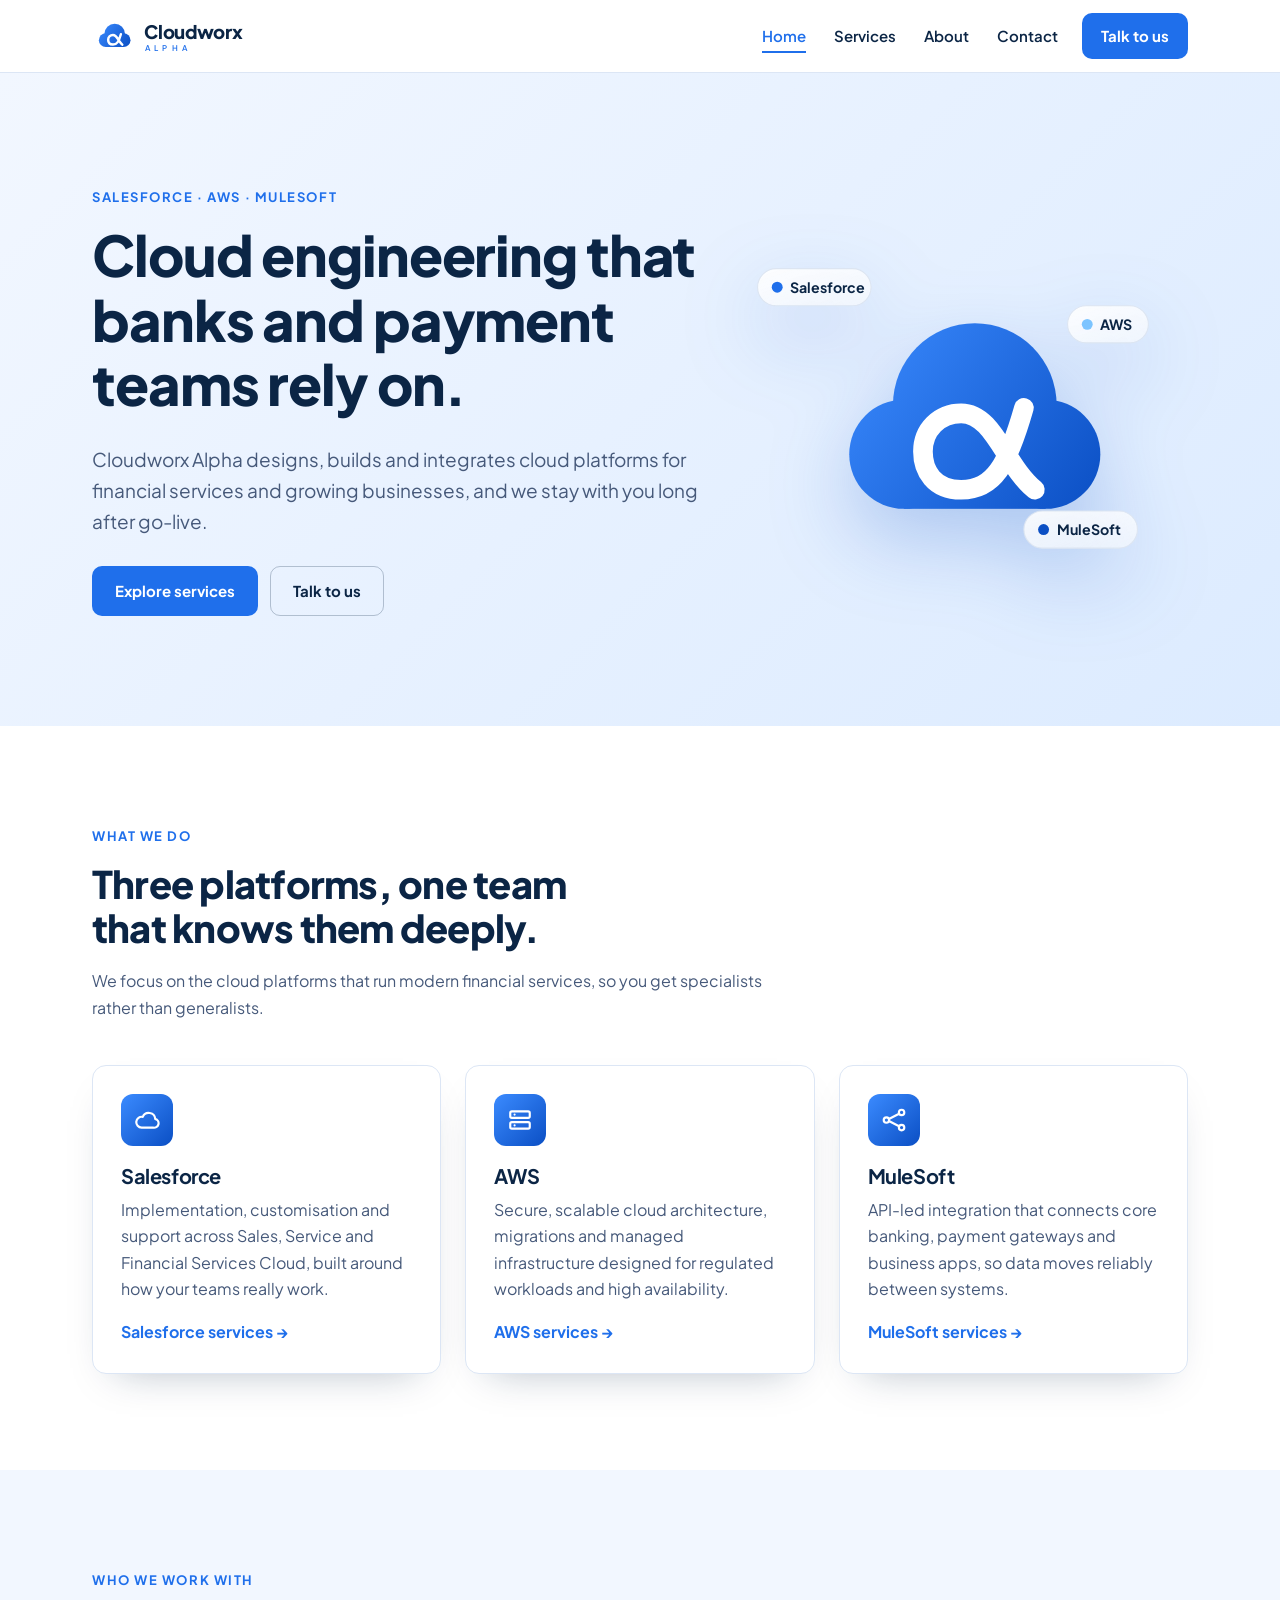
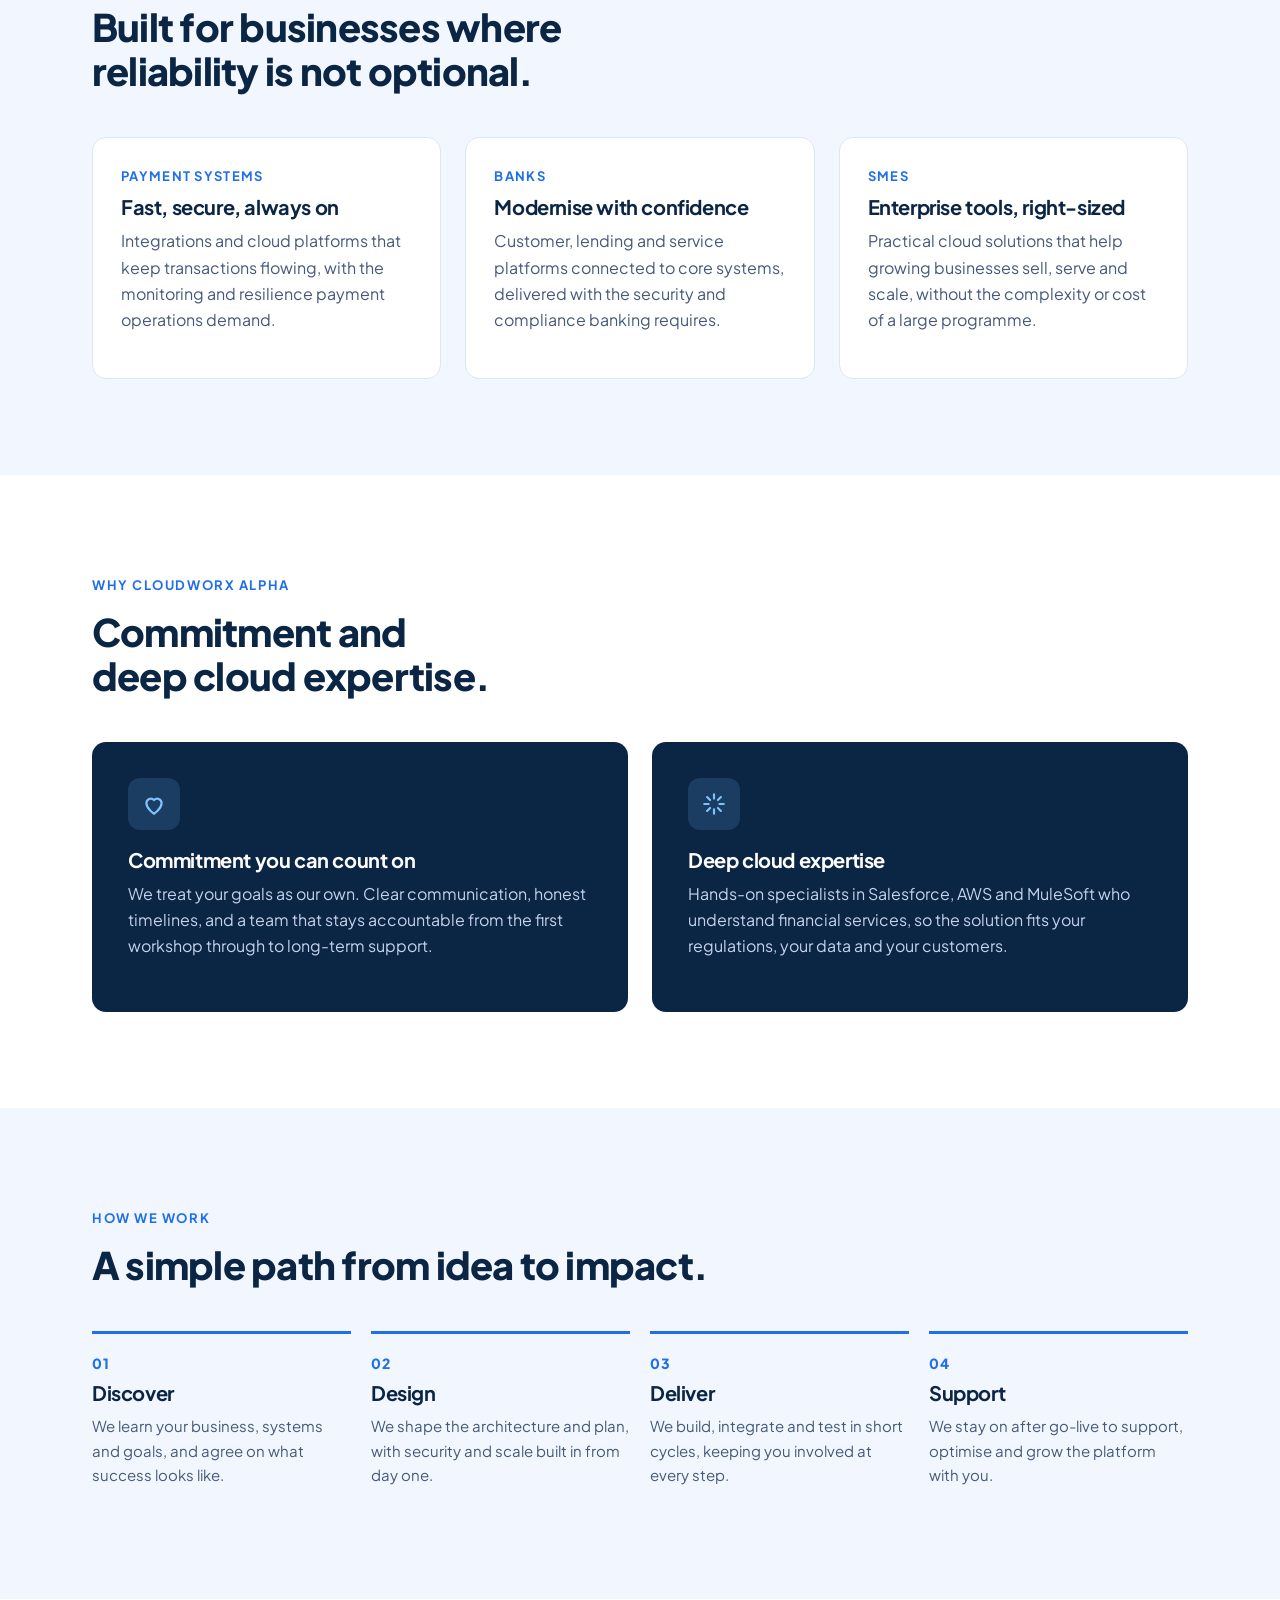
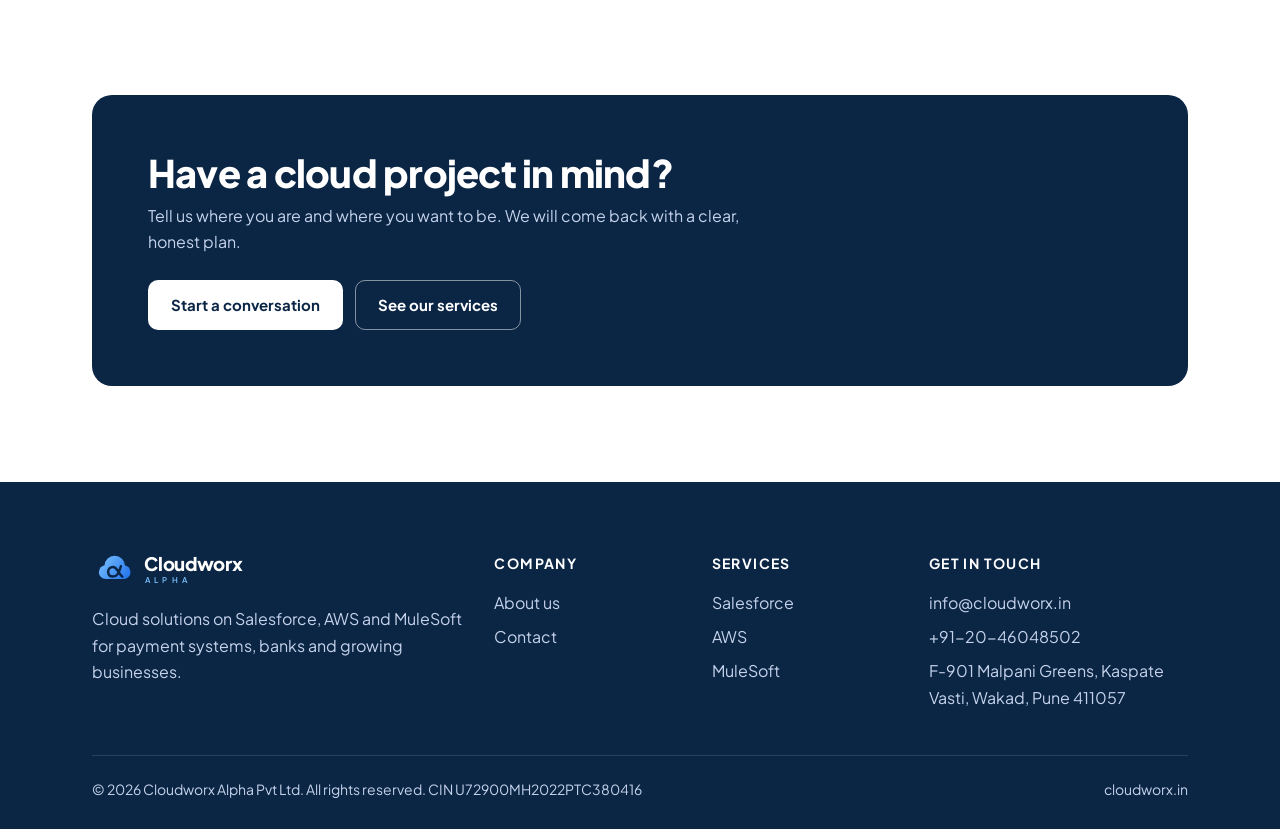
==== index.html @ 68014cdc "Initial Cloudworx Alpha website Static Home, Services, About and Contact pages in the Alpha Cloud br" ====
<!doctype html>
<html lang="en">
<head>
  <meta charset="utf-8">
  <meta name="viewport" content="width=device-width, initial-scale=1">
  <title>Cloudworx Alpha | Salesforce, AWS and MuleSoft cloud solutions</title>
  <meta name="description" content="Cloudworx Alpha builds cloud solutions on Salesforce, AWS and MuleSoft for payment systems, banks and SMEs.">
  <meta property="og:title" content="Cloudworx Alpha | Salesforce, AWS and MuleSoft cloud solutions">
  <meta property="og:description" content="Cloudworx Alpha builds cloud solutions on Salesforce, AWS and MuleSoft for payment systems, banks and SMEs.">
  <meta property="og:site_name" content="Cloudworx Alpha">
  <link rel="icon" href="assets/img/favicon.svg" type="image/svg+xml">
  <link rel="preconnect" href="https://fonts.googleapis.com">
  <link rel="preconnect" href="https://fonts.gstatic.com" crossorigin>
  <link rel="stylesheet" href="https://fonts.googleapis.com/css2?family=Plus+Jakarta+Sans:wght@400;600;700;800&display=swap">
  <link rel="stylesheet" href="assets/css/style.css">
</head>
<body>
  <a class="skip" href="#main">Skip to content</a>
  <header class="site-header">
    <div class="container nav">
      <a class="brand" href="index.html" aria-label="Cloudworx Alpha home"><svg viewBox="0 0 246 64" role="img" aria-label="Cloudworx Alpha"><defs><linearGradient id="lg-h" gradientUnits="userSpaceOnUse" x1="10" y1="14" x2="56" y2="48"><stop offset="0" stop-color="#3B8BFF"/><stop offset="1" stop-color="#0B4FC4"/></linearGradient></defs><g fill="url(#lg-h)"><circle cx="20" cy="38" r="10"/><circle cx="33" cy="29" r="15"/><circle cx="46" cy="38" r="10"/><rect x="20" y="34" width="26" height="14"/></g><path d="M42 29.5 C39 40 36.5 44.5 30.5 44.5 C25.5 44.5 23.5 41 23.5 37.5 C23.5 33.5 26.5 30.5 30.5 30.5 C36.5 30.5 38.5 40 44 44.5" fill="none" stroke="#FFFFFF" stroke-width="3.6" stroke-linecap="round" stroke-linejoin="round"/><text x="76" y="37" font-family="Plus Jakarta Sans, Segoe UI, sans-serif" font-weight="800" font-size="27" letter-spacing="-0.5" fill="#0B2545">Cloudworx</text><text x="77" y="54" font-family="Plus Jakarta Sans, Segoe UI, sans-serif" font-weight="600" font-size="11.5" letter-spacing="6.2" fill="#1F6FEB">ALPHA</text></svg></a>
      <button class="nav-toggle" aria-expanded="false" aria-controls="nav-links" aria-label="Open menu"><span></span></button>
      <ul class="nav-links" id="nav-links">
        <li><a href="index.html" aria-current="page">Home</a></li>
        <li><a href="services.html">Services</a></li>
        <li><a href="about.html">About</a></li>
        <li><a href="contact.html">Contact</a></li>
        <li class="mobile-cta"><a class="btn btn-primary" href="contact.html">Talk to us</a></li>
      </ul>
      <a class="btn btn-primary" href="contact.html">Talk to us</a>
    </div>
  </header>

  <main id="main">
    <section class="hero">
      <div class="container hero-grid">
        <div>
          <span class="eyebrow">Salesforce &middot; AWS &middot; MuleSoft</span>
          <h1>Cloud engineering that banks and payment teams rely on.</h1>
          <p class="lead">Cloudworx Alpha designs, builds and integrates cloud platforms for financial services and growing businesses, and we stay with you long after go-live.</p>
          <div class="actions">
            <a class="btn btn-primary" href="services.html">Explore services</a>
            <a class="btn btn-ghost" href="contact.html">Talk to us</a>
          </div>
        </div>
        <div class="hero-art"><svg viewBox="0 0 400 320" aria-hidden="true"><defs><linearGradient id="ha" gradientUnits="userSpaceOnUse" x1="10" y1="14" x2="56" y2="48"><stop offset="0" stop-color="#3B8BFF"/><stop offset="1" stop-color="#0B4FC4"/></linearGradient><linearGradient id="hb" x1="0" y1="0" x2="1" y2="1"><stop offset="0" stop-color="#FFFFFF" stop-opacity=".9"/><stop offset="1" stop-color="#FFFFFF" stop-opacity=".55"/></linearGradient></defs>
<g transform="translate(40 20) scale(5)"><g fill="url(#ha)"><circle cx="20" cy="38" r="10"/><circle cx="33" cy="29" r="15"/><circle cx="46" cy="38" r="10"/><rect x="20" y="34" width="26" height="14"/></g><path d="M42 29.5 C39 40 36.5 44.5 30.5 44.5 C25.5 44.5 23.5 41 23.5 37.5 C23.5 33.5 26.5 30.5 30.5 30.5 C36.5 30.5 38.5 40 44 44.5" fill="none" stroke="#FFFFFF" stroke-width="3.6" stroke-linecap="round" stroke-linejoin="round"/></g>
<g font-family="Plus Jakarta Sans, sans-serif" font-weight="700" font-size="13" fill="#0B2545">
<g transform="translate(6 40)"><rect width="104" height="34" rx="17" fill="url(#hb)" stroke="#DCE5F2"/><circle cx="18" cy="17" r="5" fill="#1F6FEB"/><text x="30" y="22">Salesforce</text></g>
<g transform="translate(290 74)"><rect width="74" height="34" rx="17" fill="url(#hb)" stroke="#DCE5F2"/><circle cx="18" cy="17" r="5" fill="#7CC4FF"/><text x="30" y="22">AWS</text></g>
<g transform="translate(250 262)"><rect width="104" height="34" rx="17" fill="url(#hb)" stroke="#DCE5F2"/><circle cx="18" cy="17" r="5" fill="#0B4FC4"/><text x="30" y="22">MuleSoft</text></g>
</g></svg></div>
      </div>
    </section>

    <section class="section">
      <div class="container">
        <div class="section-head">
          <span class="eyebrow">What we do</span>
          <h2>Three platforms, one team that knows them deeply.</h2>
          <p>We focus on the cloud platforms that run modern financial services, so you get specialists rather than generalists.</p>
        </div>
        <div class="grid-3">
          <article class="card">
            <div class="icon"><svg viewBox="0 0 24 24" fill="none" stroke="currentColor" stroke-width="2" stroke-linecap="round" stroke-linejoin="round"><path d="M17.5 19H7a5 5 0 1 1 1.1-9.9A6 6 0 0 1 19.6 11 4 4 0 0 1 17.5 19z"/></svg></div>
            <h3>Salesforce</h3>
            <p>Implementation, customisation and support across Sales, Service and Financial Services Cloud, built around how your teams really work.</p>
            <a class="more" href="services.html#salesforce">Salesforce services &rarr;</a>
          </article>
          <article class="card">
            <div class="icon"><svg viewBox="0 0 24 24" fill="none" stroke="currentColor" stroke-width="2" stroke-linecap="round" stroke-linejoin="round"><rect x="3" y="4" width="18" height="6" rx="1.5"/><rect x="3" y="14" width="18" height="6" rx="1.5"/><path d="M7 7h.01M7 17h.01"/></svg></div>
            <h3>AWS</h3>
            <p>Secure, scalable cloud architecture, migrations and managed infrastructure designed for regulated workloads and high availability.</p>
            <a class="more" href="services.html#aws">AWS services &rarr;</a>
          </article>
          <article class="card">
            <div class="icon"><svg viewBox="0 0 24 24" fill="none" stroke="currentColor" stroke-width="2" stroke-linecap="round" stroke-linejoin="round"><circle cx="5" cy="12" r="2.5"/><circle cx="19" cy="5" r="2.5"/><circle cx="19" cy="19" r="2.5"/><path d="M7.3 11l9.4-4.8M7.3 13l9.4 4.8"/></svg></div>
            <h3>MuleSoft</h3>
            <p>API-led integration that connects core banking, payment gateways and business apps, so data moves reliably between systems.</p>
            <a class="more" href="services.html#mulesoft">MuleSoft services &rarr;</a>
          </article>
        </div>
      </div>
    </section>

    <section class="section section-alt industries">
      <div class="container">
        <div class="section-head">
          <span class="eyebrow">Who we work with</span>
          <h2>Built for businesses where reliability is not optional.</h2>
        </div>
        <div class="grid-3">
          <article class="card">
            <span class="industry-tag">Payment systems</span>
            <h3>Fast, secure, always on</h3>
            <p>Integrations and cloud platforms that keep transactions flowing, with the monitoring and resilience payment operations demand.</p>
          </article>
          <article class="card">
            <span class="industry-tag">Banks</span>
            <h3>Modernise with confidence</h3>
            <p>Customer, lending and service platforms connected to core systems, delivered with the security and compliance banking requires.</p>
          </article>
          <article class="card">
            <span class="industry-tag">SMEs</span>
            <h3>Enterprise tools, right-sized</h3>
            <p>Practical cloud solutions that help growing businesses sell, serve and scale, without the complexity or cost of a large programme.</p>
          </article>
        </div>
      </div>
    </section>

    <section class="section">
      <div class="container">
        <div class="section-head">
          <span class="eyebrow">Why Cloudworx Alpha</span>
          <h2>Commitment and deep cloud expertise.</h2>
        </div>
        <div class="strengths">
          <article class="strength">
            <div class="icon"><svg viewBox="0 0 24 24" fill="none" stroke="currentColor" stroke-width="2" stroke-linecap="round" stroke-linejoin="round"><path d="M12 21s-7-4.4-7-10a4 4 0 0 1 7-2.6A4 4 0 0 1 19 11c0 5.6-7 10-7 10z"/></svg></div>
            <h3>Commitment you can count on</h3>
            <p>We treat your goals as our own. Clear communication, honest timelines, and a team that stays accountable from the first workshop through to long-term support.</p>
          </article>
          <article class="strength">
            <div class="icon"><svg viewBox="0 0 24 24" fill="none" stroke="currentColor" stroke-width="2" stroke-linecap="round" stroke-linejoin="round"><path d="M12 3v4M12 17v4M3 12h4M17 12h4M5.6 5.6l2.8 2.8M15.6 15.6l2.8 2.8M5.6 18.4l2.8-2.8M15.6 8.4l2.8-2.8"/></svg></div>
            <h3>Deep cloud expertise</h3>
            <p>Hands-on specialists in Salesforce, AWS and MuleSoft who understand financial services, so the solution fits your regulations, your data and your customers.</p>
          </article>
        </div>
      </div>
    </section>

    <section class="section section-alt">
      <div class="container">
        <div class="section-head">
          <span class="eyebrow">How we work</span>
          <h2>A simple path from idea to impact.</h2>
        </div>
        <ol class="steps">
          <li><h3>Discover</h3><p>We learn your business, systems and goals, and agree on what success looks like.</p></li>
          <li><h3>Design</h3><p>We shape the architecture and plan, with security and scale built in from day one.</p></li>
          <li><h3>Deliver</h3><p>We build, integrate and test in short cycles, keeping you involved at every step.</p></li>
          <li><h3>Support</h3><p>We stay on after go-live to support, optimise and grow the platform with you.</p></li>
        </ol>
      </div>
    </section>

    <section class="section">
      <div class="container">
        <div class="cta-band">
          <div>
            <h2>Have a cloud project in mind?</h2>
            <p>Tell us where you are and where you want to be. We will come back with a clear, honest plan.</p>
          </div>
          <div class="actions">
            <a class="btn btn-light" href="contact.html">Start a conversation</a>
            <a class="btn btn-outline-light" href="services.html">See our services</a>
          </div>
        </div>
      </div>
    </section>
  </main>

  <footer class="site-footer">
    <div class="container">
      <div class="footer-grid">
        <div>
          <a class="brand" href="index.html" aria-label="Cloudworx Alpha home"><svg viewBox="0 0 246 64" role="img" aria-label="Cloudworx Alpha"><defs><linearGradient id="lg-f" gradientUnits="userSpaceOnUse" x1="10" y1="14" x2="56" y2="48"><stop offset="0" stop-color="#7CC4FF"/><stop offset="1" stop-color="#1F6FEB"/></linearGradient></defs><g fill="url(#lg-f)"><circle cx="20" cy="38" r="10"/><circle cx="33" cy="29" r="15"/><circle cx="46" cy="38" r="10"/><rect x="20" y="34" width="26" height="14"/></g><path d="M42 29.5 C39 40 36.5 44.5 30.5 44.5 C25.5 44.5 23.5 41 23.5 37.5 C23.5 33.5 26.5 30.5 30.5 30.5 C36.5 30.5 38.5 40 44 44.5" fill="none" stroke="#0B2545" stroke-width="3.6" stroke-linecap="round" stroke-linejoin="round"/><text x="76" y="37" font-family="Plus Jakarta Sans, Segoe UI, sans-serif" font-weight="800" font-size="27" letter-spacing="-0.5" fill="#FFFFFF">Cloudworx</text><text x="77" y="54" font-family="Plus Jakarta Sans, Segoe UI, sans-serif" font-weight="600" font-size="11.5" letter-spacing="6.2" fill="#7CC4FF">ALPHA</text></svg></a>
          <p style="margin-top:16px;max-width:36ch">Cloud solutions on Salesforce, AWS and MuleSoft for payment systems, banks and growing businesses.</p>
        </div>
        <div>
          <h4>Company</h4>
          <ul><li><a href="about.html">About us</a></li><li><a href="contact.html">Contact</a></li></ul>
        </div>
        <div>
          <h4>Services</h4>
          <ul><li><a href="services.html#salesforce">Salesforce</a></li><li><a href="services.html#aws">AWS</a></li><li><a href="services.html#mulesoft">MuleSoft</a></li></ul>
        </div>
        <div>
          <h4>Get in touch</h4>
          <ul><li><a href="mailto:info@cloudworx.in">info@cloudworx.in</a></li><li><a href="tel:+912046048502">+91-20-46048502</a></li><li>F-901 Malpani Greens, Kaspate Vasti, Wakad, Pune 411057</li></ul>
        </div>
      </div>
      <div class="footer-bottom">
        <span>&copy; <span id="year">2026</span> Cloudworx Alpha Pvt Ltd. All rights reserved. CIN U72900MH2022PTC380416</span>
        <span>cloudworx.in</span>
      </div>
    </div>
  </footer>
  <script src="assets/js/main.js"></script>
</body>
</html>
---- assets/css/style.css ----
/* Cloudworx Alpha — brand: Alpha Cloud (Navy, Azure, Sky, Cloud; Plus Jakarta Sans) */
:root {
  --navy: #0B2545;
  --azure: #1F6FEB;
  --azure-dark: #0B4FC4;
  --sky: #7CC4FF;
  --cloud: #F2F7FF;
  --ink: #1A2B45;
  --sub: #46597A;
  --line: #DCE6F5;
  --white: #FFFFFF;
  --radius: 14px;
  --shadow: 0 18px 40px -24px rgba(11, 37, 69, .35);
  --font: 'Plus Jakarta Sans', system-ui, -apple-system, 'Segoe UI', sans-serif;
  --max: 1160px;
}

*, *::before, *::after { box-sizing: border-box; }
html { scroll-behavior: smooth; }
body {
  margin: 0;
  font-family: var(--font);
  font-size: 16px;
  line-height: 1.65;
  color: var(--ink);
  background: var(--white);
  -webkit-font-smoothing: antialiased;
}
img, svg { max-width: 100%; display: block; }
a { color: var(--azure); }
h1, h2, h3 { color: var(--navy); line-height: 1.15; letter-spacing: -0.02em; margin: 0 0 .5em; text-wrap: balance; }
h1 { font-size: clamp(34px, 5vw, 56px); font-weight: 800; }
h2 { font-size: clamp(26px, 3.4vw, 38px); font-weight: 800; }
h3 { font-size: 20px; font-weight: 700; }
p { margin: 0 0 1em; }

.container { max-width: var(--max); margin: 0 auto; padding-inline: clamp(16px, 4vw, 32px); }
.eyebrow {
  display: inline-block; margin-bottom: 14px;
  font-size: 13px; font-weight: 700; letter-spacing: .12em; text-transform: uppercase; color: var(--azure);
}
.lead { font-size: clamp(17px, 1.6vw, 19px); color: var(--sub); max-width: 60ch; }
.skip { position: absolute; left: -999px; top: 8px; background: var(--navy); color: #fff; padding: 8px 14px; border-radius: 8px; z-index: 100; }
.skip:focus { left: 8px; }

/* Buttons */
.btn {
  display: inline-flex; align-items: center; gap: 8px;
  padding: 12px 22px; border-radius: 10px; border: 1.5px solid transparent;
  font: inherit; font-weight: 700; font-size: 15px; text-decoration: none; cursor: pointer;
  transition: background .15s, border-color .15s, transform .15s;
}
.btn:hover { transform: translateY(-1px); }
.btn-primary { background: var(--azure); color: #fff; }
.btn-primary:hover { background: var(--azure-dark); }
.btn-ghost { border-color: rgba(11, 37, 69, .25); color: var(--navy); background: transparent; }
.btn-ghost:hover { border-color: var(--navy); }
.btn-light { background: #fff; color: var(--navy); }
.btn-outline-light { border-color: rgba(255,255,255,.5); color: #fff; }
.btn-outline-light:hover { border-color: #fff; }
:focus-visible { outline: 3px solid var(--sky); outline-offset: 2px; }

/* Header */
.site-header {
  position: sticky; top: 0; z-index: 50;
  background: rgba(255,255,255,.92); backdrop-filter: blur(10px);
  border-bottom: 1px solid var(--line);
}
.nav { display: flex; align-items: center; gap: 24px; min-height: 72px; }
.brand { display: flex; align-items: center; }
.brand svg { height: 44px; width: auto; }
.nav-links { display: flex; align-items: center; gap: 28px; margin-left: auto; list-style: none; padding: 0; margin-block: 0; }
.nav-links a { color: var(--navy); text-decoration: none; font-weight: 600; font-size: 15px; padding: 6px 0; border-bottom: 2px solid transparent; }
.nav-links a:hover { color: var(--azure); }
.nav-links a[aria-current="page"] { color: var(--azure); border-bottom-color: var(--azure); }
.nav .btn { padding: 10px 18px; }
.nav-toggle { display: none; margin-left: auto; background: none; border: 1px solid var(--line); border-radius: 10px; width: 44px; height: 44px; cursor: pointer; }
.nav-toggle span, .nav-toggle span::before, .nav-toggle span::after { display: block; width: 20px; height: 2px; background: var(--navy); margin: 0 auto; position: relative; content: ''; transition: transform .2s; }
.nav-toggle span::before { position: absolute; top: -6px; }
.nav-toggle span::after { position: absolute; top: 6px; }

/* Hero */
.hero { background: linear-gradient(135deg, var(--cloud) 0%, #DCEBFF 100%); padding: clamp(56px, 9vw, 110px) 0; overflow: hidden; position: relative; }
.hero-grid { display: grid; grid-template-columns: minmax(0, 7fr) minmax(0, 5fr); gap: 48px; align-items: center; }
.hero h1 { max-width: 16ch; }
.hero .actions { display: flex; flex-wrap: wrap; gap: 12px; margin-top: 28px; }
.hero-art { position: relative; }
.hero-art svg { width: 100%; height: auto; filter: drop-shadow(0 30px 40px rgba(11,79,196,.25)); }
.page-hero { background: linear-gradient(135deg, var(--cloud) 0%, #DCEBFF 100%); padding: clamp(48px, 7vw, 84px) 0; }
.page-hero h1 { font-size: clamp(32px, 4.4vw, 48px); max-width: 20ch; }

/* Sections */
.section { padding: clamp(56px, 8vw, 96px) 0; }
.section-alt { background: var(--cloud); }
.section-head { max-width: 680px; margin-bottom: 44px; }
.section-head p { color: var(--sub); }

.platforms { display: flex; flex-wrap: wrap; gap: 10px; margin-top: 24px; }
.pill { background: #fff; border: 1px solid var(--line); border-radius: 999px; padding: 6px 14px; font-size: 14px; font-weight: 600; color: var(--navy); }

.grid-3 { display: grid; grid-template-columns: repeat(3, minmax(0, 1fr)); gap: 24px; }
.grid-2 { display: grid; grid-template-columns: repeat(2, minmax(0, 1fr)); gap: 24px; }
.card {
  background: #fff; border: 1px solid var(--line); border-radius: var(--radius); padding: 28px;
  box-shadow: var(--shadow); display: flex; flex-direction: column;
}
.card p { color: var(--sub); }
.card ul { margin: 4px 0 0; padding-left: 20px; color: var(--sub); }
.card ul li { margin-bottom: 6px; }
.card .more { margin-top: auto; font-weight: 700; text-decoration: none; }
.icon {
  width: 52px; height: 52px; border-radius: 12px; display: grid; place-items: center;
  background: linear-gradient(135deg, #3B8BFF, var(--azure-dark)); color: #fff; margin-bottom: 18px;
}
.icon svg { width: 26px; height: 26px; }

.industries .card { box-shadow: none; }
.industry-tag { font-size: 13px; font-weight: 700; color: var(--azure); text-transform: uppercase; letter-spacing: .1em; margin-bottom: 8px; }

/* Strengths */
.strengths { display: grid; grid-template-columns: repeat(2, minmax(0, 1fr)); gap: 24px; }
.strength { background: var(--navy); color: #fff; } .strength h3, .cta-band h2 { color: #fff; } .strength { border-radius: var(--radius); padding: 36px; }
.strength p { color: #C5D3EA; }
.strength .icon { background: rgba(124,196,255,.15); color: var(--sky); }

/* Process */
.steps { counter-reset: step; display: grid; grid-template-columns: repeat(4, minmax(0, 1fr)); gap: 20px; list-style: none; padding: 0; margin: 0; }
.steps li { counter-increment: step; border-top: 3px solid var(--azure); padding-top: 18px; }
.steps li::before { content: '0' counter(step); display: block; font-weight: 800; font-size: 14px; color: var(--azure); margin-bottom: 6px; letter-spacing: .08em; }
.steps p { color: var(--sub); font-size: 15px; }

/* CTA band */
.cta-band { background: var(--navy); color: #fff; border-radius: 20px; padding: clamp(32px, 5vw, 56px); display: flex; align-items: center; justify-content: space-between; gap: 24px; flex-wrap: wrap; position: relative; overflow: hidden; }
.cta-band h2 { margin-bottom: 8px; }
.cta-band p { color: #C5D3EA; margin: 0; max-width: 52ch; }
.cta-band .actions { display: flex; gap: 12px; flex-wrap: wrap; }

/* Service detail */
.service { display: grid; grid-template-columns: minmax(0, 5fr) minmax(0, 7fr); gap: 48px; padding: 48px 0; border-bottom: 1px solid var(--line); scroll-margin-top: 90px; }
.service:last-child { border-bottom: 0; }
.service h2 { font-size: clamp(24px, 3vw, 32px); }
.service .checks { list-style: none; padding: 0; margin: 0; display: grid; grid-template-columns: repeat(2, minmax(0, 1fr)); gap: 12px 24px; }
.service .checks li { position: relative; padding-left: 28px; color: var(--sub); }
.service .checks li::before {
  content: ''; position: absolute; left: 0; top: 6px; width: 16px; height: 16px; border-radius: 50%;
  background: var(--azure) url("data:image/svg+xml,%3Csvg xmlns='http://www.w3.org/2000/svg' viewBox='0 0 16 16'%3E%3Cpath d='M4.5 8.2l2.3 2.3 4.7-4.9' fill='none' stroke='%23fff' stroke-width='2' stroke-linecap='round' stroke-linejoin='round'/%3E%3C/svg%3E") center/16px no-repeat;
}

/* About */
.values { display: grid; grid-template-columns: repeat(4, minmax(0, 1fr)); gap: 20px; }
.value h3 { font-size: 18px; }
.value p { color: var(--sub); font-size: 15px; }
.split { display: grid; grid-template-columns: minmax(0, 1fr) minmax(0, 1fr); gap: 56px; align-items: center; }
.quote { font-size: clamp(20px, 2.2vw, 26px); font-weight: 700; line-height: 1.4; color: var(--navy); border-left: 4px solid var(--azure); padding-left: 24px; margin: 0; }

/* Contact */
.contact-grid { display: grid; grid-template-columns: minmax(0, 5fr) minmax(0, 7fr); gap: 48px; align-items: start; }
.contact-info { display: grid; gap: 20px; }
.contact-item { display: flex; gap: 16px; align-items: flex-start; }
.contact-item .icon { margin: 0; flex: none; width: 44px; height: 44px; }
.contact-item .icon svg { width: 22px; height: 22px; }
.contact-item strong { display: block; }
.contact-item span, .contact-item a { color: var(--sub); }
form.card { gap: 18px; }
.field { display: grid; gap: 6px; }
.field-row { display: grid; grid-template-columns: 1fr 1fr; gap: 18px; }
label { font-weight: 600; font-size: 14px; }
input, select, textarea {
  font: inherit; font-size: 15px; color: var(--ink); background: #fff;
  border: 1.5px solid var(--line); border-radius: 10px; padding: 12px 14px; width: 100%;
}
input:focus, select:focus, textarea:focus { outline: none; border-color: var(--azure); box-shadow: 0 0 0 3px rgba(31,111,235,.15); }
textarea { min-height: 140px; resize: vertical; }
.form-note { font-size: 13px; color: var(--sub); margin: 0; }
.form-status { font-weight: 600; color: var(--azure); margin: 0; }

/* Footer */
.site-footer { background: var(--navy); color: #C5D3EA; padding: 64px 0 28px; margin-top: 0; }
.footer-grid { display: grid; grid-template-columns: 2fr 1fr 1fr 1.4fr; gap: 32px; }
.site-footer .brand svg { height: 44px; }
.site-footer h4 { color: #fff; font-size: 14px; letter-spacing: .1em; text-transform: uppercase; margin: 6px 0 14px; }
.site-footer ul { list-style: none; padding: 0; margin: 0; display: grid; gap: 8px; }
.site-footer a { color: #C5D3EA; text-decoration: none; }
.site-footer a:hover { color: #fff; }
.footer-bottom { border-top: 1px solid rgba(255,255,255,.12); margin-top: 44px; padding-top: 22px; font-size: 14px; display: flex; justify-content: space-between; gap: 16px; flex-wrap: wrap; }

/* Responsive */
@media (max-width: 960px) {
  .hero-grid, .split, .contact-grid, .service { grid-template-columns: 1fr; }
  .hero-art { max-width: 380px; }
  .grid-3, .values { grid-template-columns: repeat(2, minmax(0, 1fr)); }
  .steps { grid-template-columns: repeat(2, minmax(0, 1fr)); }
  .footer-grid { grid-template-columns: 1fr 1fr; }
  .service { gap: 20px; }
}
@media (max-width: 820px) {
  .nav-toggle { display: block; }
  .nav > .btn { display: none; }
  .nav-links {
    position: absolute; top: 72px; left: 0; right: 0; flex-direction: column; align-items: stretch; gap: 0;
    background: #fff; border-bottom: 1px solid var(--line); padding: 8px clamp(16px, 4vw, 32px) 16px;
    display: none;
  }
  .nav-links.open { display: flex; }
  .nav-links a { display: block; padding: 12px 0; border-bottom: 1px solid var(--line); }
  .nav-links a[aria-current="page"] { border-bottom-color: var(--line); }
  .nav-links .mobile-cta { display: block; margin-top: 12px; }
  .nav-links .mobile-cta a { border: 0; text-align: center; color: #fff; justify-content: center; }
}
@media (min-width: 821px) { .nav-links .mobile-cta { display: none; } }
@media (max-width: 600px) {
  .grid-3, .grid-2, .values, .strengths, .steps, .footer-grid, .field-row, .service .checks { grid-template-columns: 1fr; }
  .hero-art { display: none; }
  .brand svg { height: 38px; }
}
@media (prefers-reduced-motion: reduce) { html { scroll-behavior: auto; } * { transition: none !important; } }
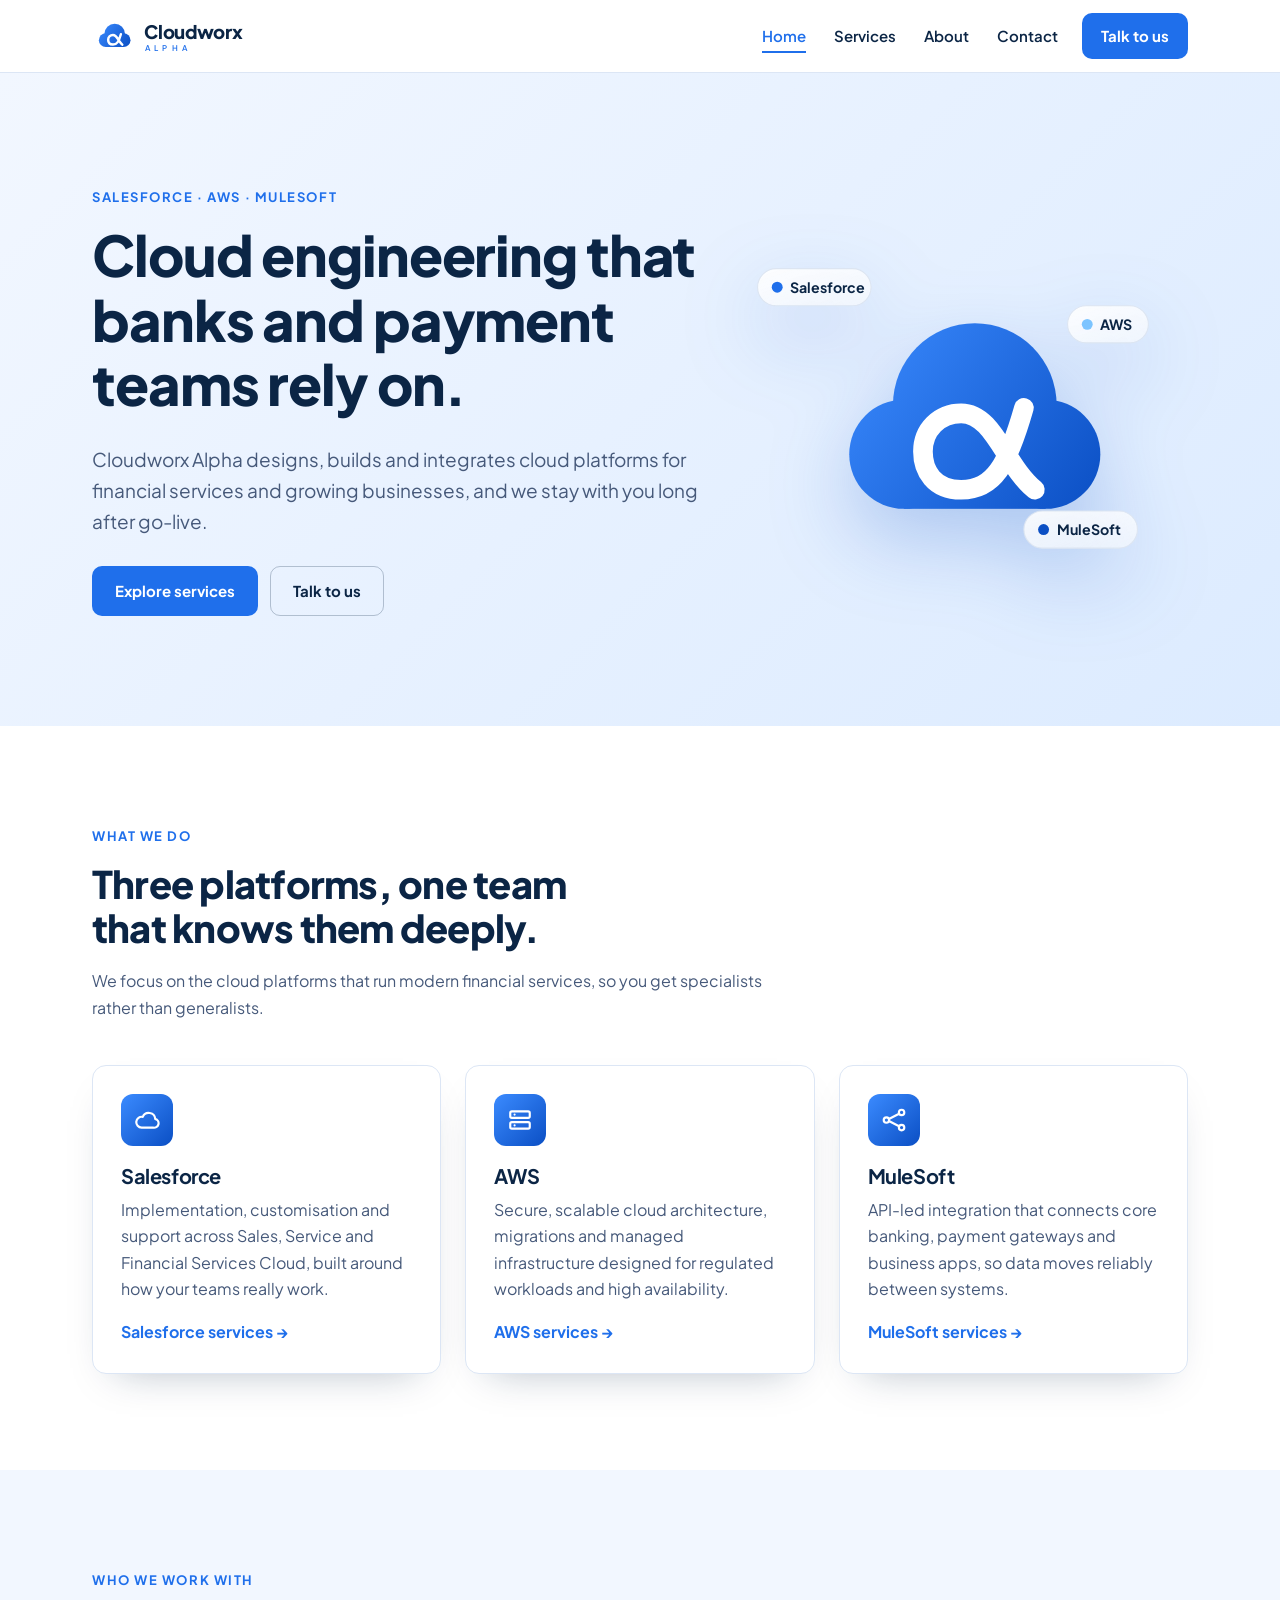
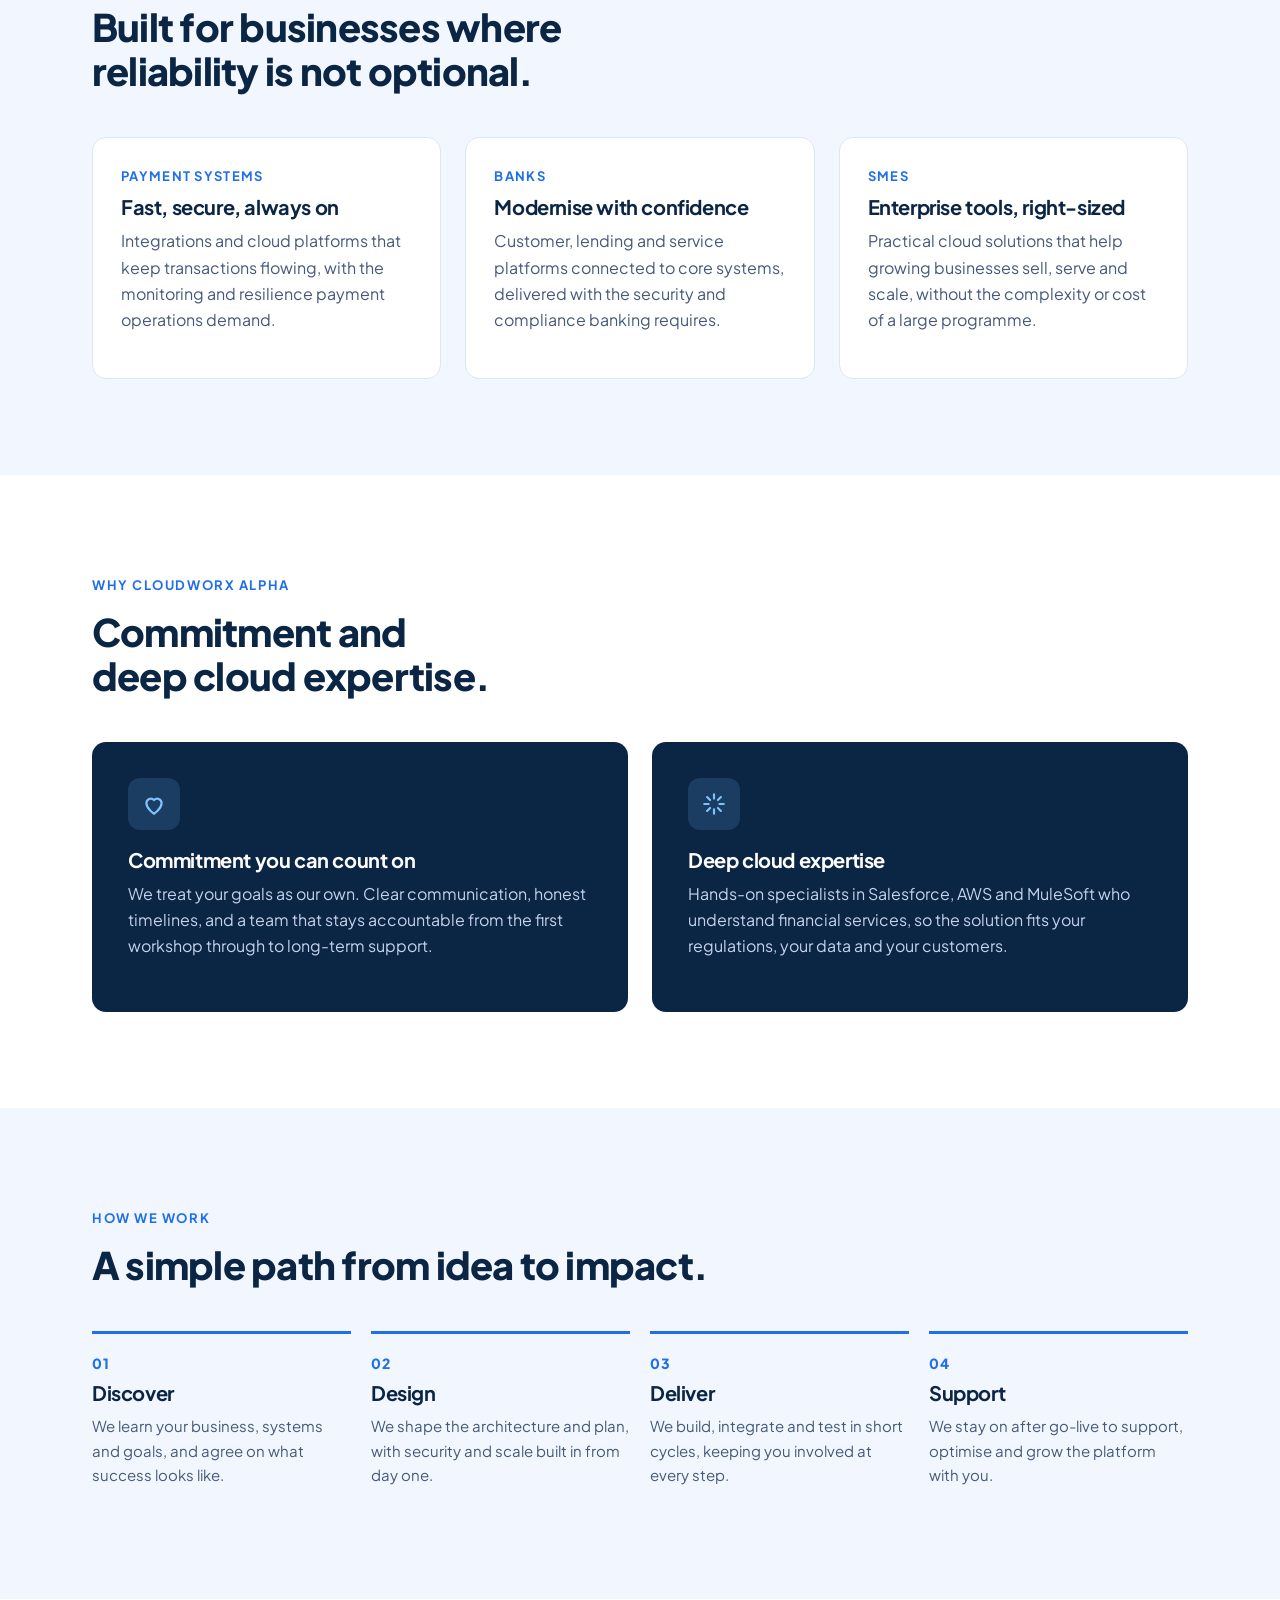
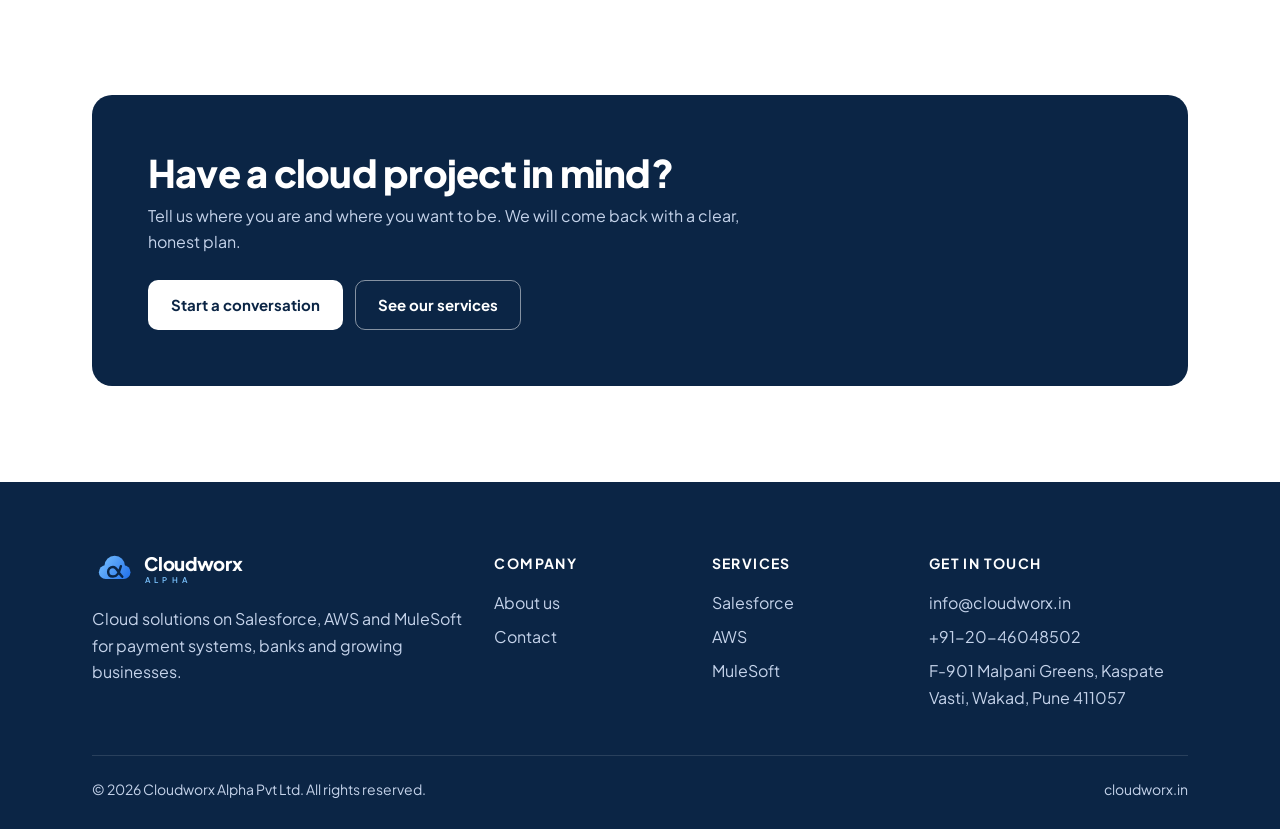
==== commit d315a5d9: "Remove CIN from contact page and footer Co-Authored-By: Claude Opus 5.5 (1M context) <noreply@anthro" ====
--- a/index.html
+++ b/index.html
@@ -182,7 +182,7 @@
         </div>
       </div>
       <div class="footer-bottom">
-        <span>&copy; <span id="year">2026</span> Cloudworx Alpha Pvt Ltd. All rights reserved. CIN U72900MH2022PTC380416</span>
+        <span>&copy; <span id="year">2026</span> Cloudworx Alpha Pvt Ltd. All rights reserved.</span>
         <span>cloudworx.in</span>
       </div>
     </div>
--- a/assets/css/style.css
+++ b/assets/css/style.css
@@ -214,3 +214,7 @@
   .brand svg { height: 38px; }
 }
 @media (prefers-reduced-motion: reduce) { html { scroll-behavior: auto; } * { transition: none !important; } }
+.hp { display: none !important; }
+.form-status.error { color: #C62828; }
+.form-status.success { color: #1B7F4B; }
+button[disabled] { opacity: .6; cursor: wait; }
